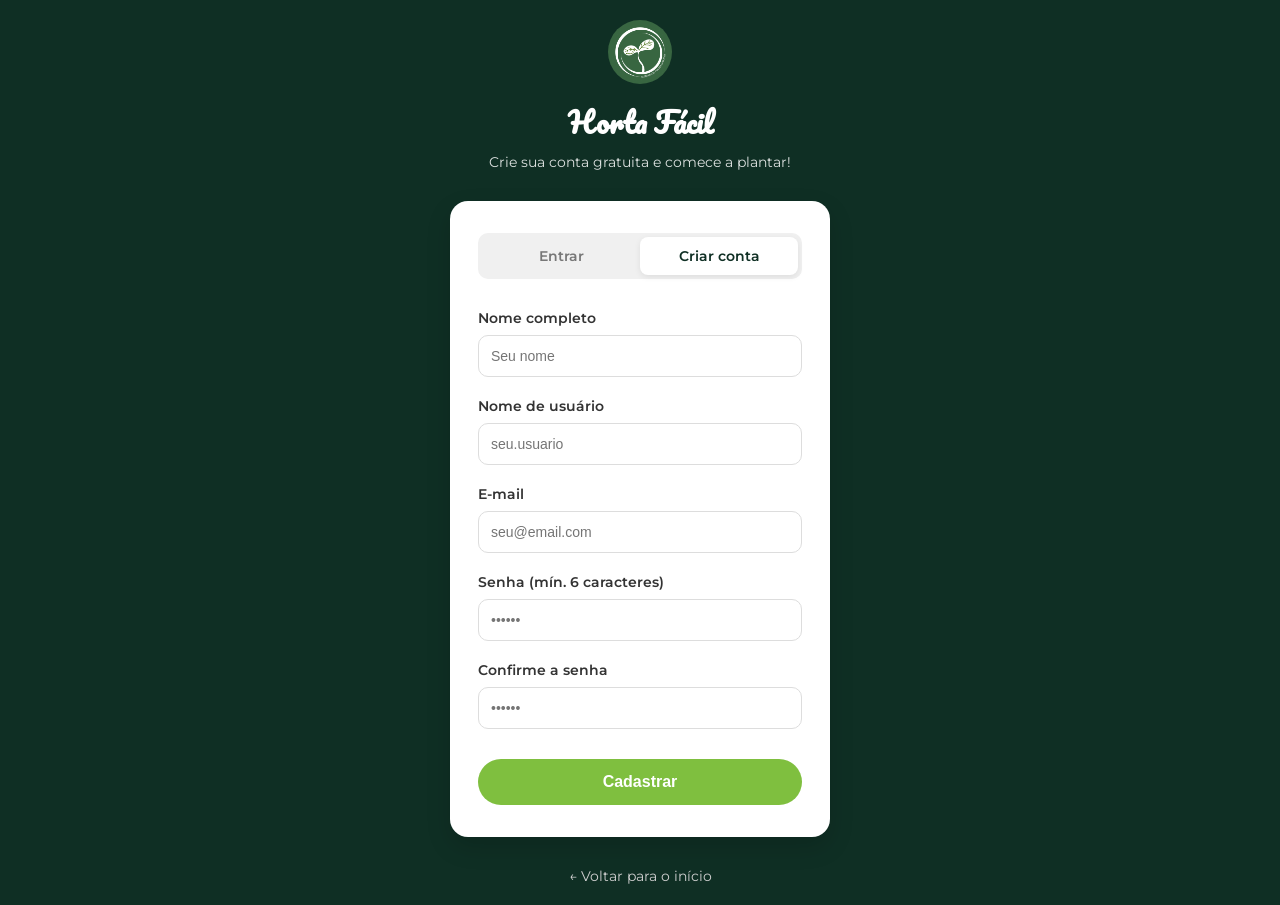
==== cadastro.html @ 75b19b29 "commit inicial" ====
<!DOCTYPE html>
<html lang="pt-BR">
<head>
  <meta charset="UTF-8">
  <title>Cadastro | Horta Fácil</title>

<link href="https://fonts.googleapis.com/css2?family=Pacifico&family=Montserrat:wght@400;600;700&display=swap" rel="stylesheet">
  <link rel="stylesheet" href="css/style-login.css">
</head>

<body class="page-login">

<main class="login-wrapper">

  <div class="login-header">
    <img src="src/logo/logo.png" alt="Logotipo Horta Fácil" class="login-header__logo">
    <h1 class="login-header__title">Horta Fácil</h1>
    <p class="login-header__subtitle">Crie sua conta gratuita e comece a plantar!</p>
  </div>

  <div class="login-card">

    <div class="login-tabs">
      <a href="login.html" class="login-tabs__tab">Entrar</a>
      <a href="#" class="login-tabs__tab login-tabs__tab--active">Criar conta</a>
    </div>

    <form id="formCadastro" class="login-form">

      <div class="form-group">
        <label for="nome" class="form-group__label">Nome completo</label>
        <input type="text" id="nome" name="nome" placeholder="Seu nome" required class="form-group__input">
      </div>

      <div class="form-group">
        <label for="username" class="form-group__label">Nome de usuário</label>
        <input type="text" id="username" name="username" placeholder="seu.usuario" required class="form-group__input">
      </div>

      <div class="form-group">
        <label for="email" class="form-group__label">E-mail</label>
        <input type="email" id="email" name="email" placeholder="seu@email.com" required class="form-group__input">
      </div>

      <div class="form-group">
        <label for="senha" class="form-group__label">Senha (mín. 6 caracteres)</label>
        <input type="password" id="senha" name="senha" placeholder="••••••" required class="form-group__input">
      </div>

      <div class="form-group">
        <label for="confirmar-senha" class="form-group__label">Confirme a senha</label>
        <input type="password" id="confirmar-senha" name="confirmar-senha" placeholder="••••••" required class="form-group__input">
      </div>

      <button type="submit" class="btn--full">
        Cadastrar
      </button>

    </form>
  </div>

  <a href="index.html" class="link--home">
    ← Voltar para o início
  </a>

</main>
<script src="js/mock-auth.js"></script>
<script src="js/cadastro.js"></script>

</body>
</html>
---- css/style-login.css ----
/* RESET */
* {
  margin: 0;
  padding: 0;
  box-sizing: border-box;
}

/* FUNDO */
.page-login {
  min-height: 100vh;
  background-color: #0f2f24;
  display: flex;
  align-items: center;
  justify-content: center;
  font-family: 'Montserrat', sans-serif;
}

/* CONTAINER */
.login-wrapper {
  width: 100%;
  max-width: 420px;
  padding: 20px;
  text-align: center;
}

/* CABEÇALHO */
.login-header {
  margin-bottom: 30px;
  color: #ffffff;
}

.login-header__logo {
  width: 64px;
  height: 64px;
  border-radius: 50%;
  object-fit: cover;
  margin-bottom: 10px;
}

.login-header__title {
  font-family: 'Pacifico', cursive;
  font-size: 28px;
  margin-bottom: 6px;
}
.login-header__subtitle {
  font-size: 14px;
  opacity: 0.85;
}
.login-header__Recuperar {
    font-size: 20px; 
    color: #7fbf3f; 
}

/* CARD */
.login-card {
  background-color: #ffffff;
  border-radius: 18px;
  padding: 32px 28px;
  box-shadow: 0 10px 25px rgba(0,0,0,0.15);
}

/* ABAS */
.login-tabs {
  display: flex;
  background-color: #f0f0f0;
  border-radius: 10px;
  padding: 4px;
  margin-bottom: 30px;
}

.login-tabs__tab {
  flex: 1;
  padding: 10px;
  font-size: 14px;
  font-weight: 600;
  border-radius: 8px;
  text-decoration: none;
  color: #777; 
}

.login-tabs__tab--active {
  background-color: #ffffff;
  color: #0f2f24;
  box-shadow: 0 2px 6px rgba(0,0,0,0.08);
  cursor: default;
}

/* FORMULÁRIO E GRUPOS */
.demo-hint {
  background: #eef9e4;
  color: #2f5d27;
  border: 1px solid #cdeab3;
  border-radius: 10px;
  padding: 10px 14px;
  font-size: 13px;
  text-align: center;
  margin-bottom: 18px;
}

.login-form {
    text-align: left;
}

.form-group {
  margin-bottom: 20px;
}

.form-group__label {
  display: block;
  font-size: 14px;
  font-weight: 600;
  color: #333;
  margin-bottom: 8px;
}

.form-group__input {
  width: 100%;
  padding: 12px;
  border-radius: 10px;
  border: 1px solid #ddd;
  font-size: 14px;
}

.form-group__input:focus {
  outline: none;
  border-color: #7fbf3f;
}

/* LABEL + LINK ESQUECI SENHA */
.form-group__row {
  display: flex;
  justify-content: space-between;
  align-items: center;
}

.form-group__link {
  font-size: 12px;
  color: #7fbf3f;
  text-decoration: none;
}

/* BOTÃO DE ENTRAR (BTN--FULL) */
.btn--full {
  width: 100%;
  margin-top: 10px;
  padding: 14px;
  background-color: #7fbf3f;
  color: #ffffff;
  border: none;
  border-radius: 28px;
  font-size: 16px;
  font-weight: 600;
  cursor: pointer;
}

/* VOLTAR HOME */
.link--home {
  display: inline-block;
  margin-top: 30px;
  font-size: 14px;
  color: #cfcfcf;
  text-decoration: none;
}

.link--home:hover {
  color: #ffffff;
}
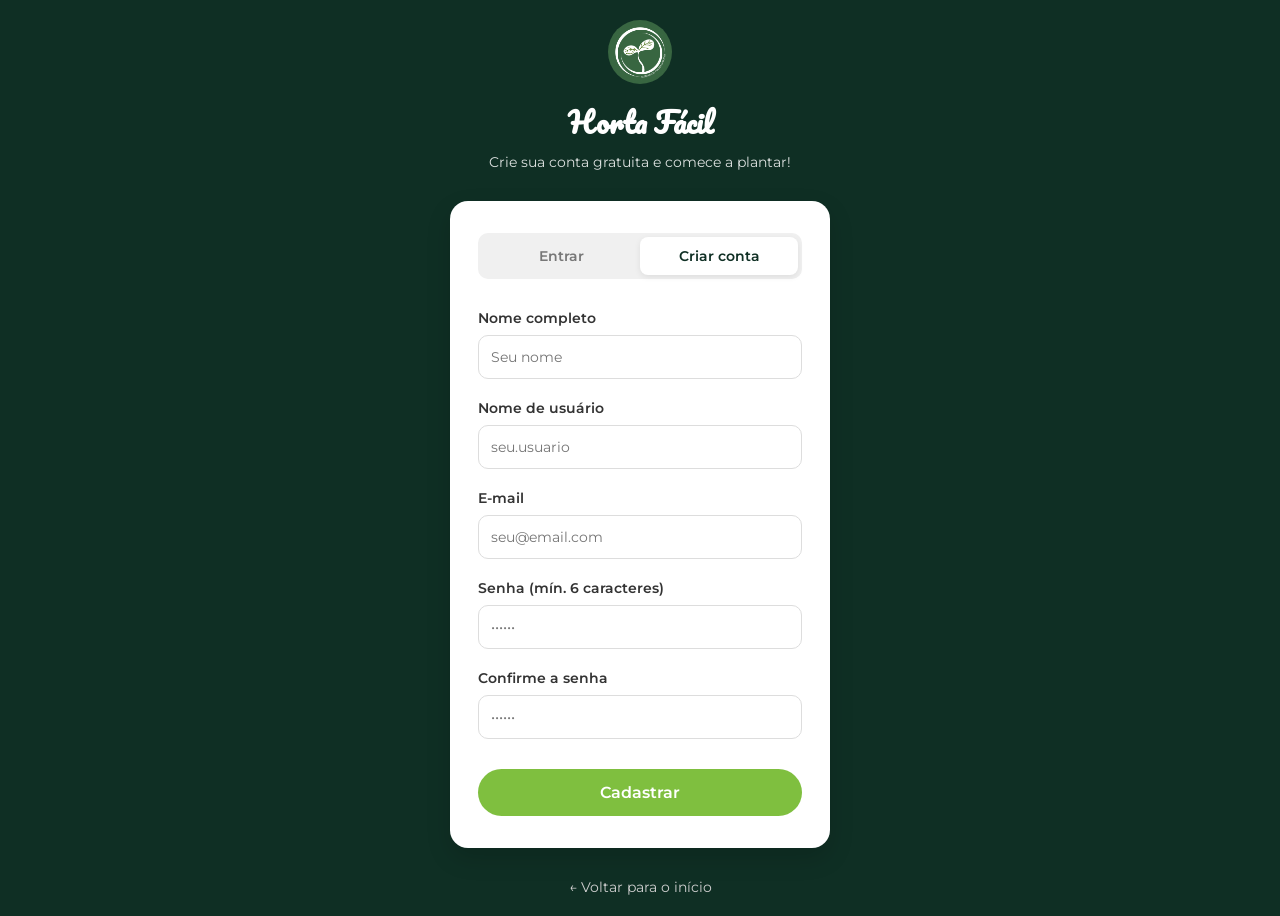
==== commit ba0e7c52: "Add files via upload" ====
--- a/cadastro.html
+++ b/cadastro.html
@@ -1,71 +1,71 @@
-<!DOCTYPE html>
-<html lang="pt-BR">
-<head>
-  <meta charset="UTF-8">
-  <title>Cadastro | Horta Fácil</title>
-
-<link href="https://fonts.googleapis.com/css2?family=Pacifico&family=Montserrat:wght@400;600;700&display=swap" rel="stylesheet">
-  <link rel="stylesheet" href="css/style-login.css">
-</head>
-
-<body class="page-login">
-
-<main class="login-wrapper">
-
-  <div class="login-header">
-    <img src="src/logo/logo.png" alt="Logotipo Horta Fácil" class="login-header__logo">
-    <h1 class="login-header__title">Horta Fácil</h1>
-    <p class="login-header__subtitle">Crie sua conta gratuita e comece a plantar!</p>
-  </div>
-
-  <div class="login-card">
-
-    <div class="login-tabs">
-      <a href="login.html" class="login-tabs__tab">Entrar</a>
-      <a href="#" class="login-tabs__tab login-tabs__tab--active">Criar conta</a>
-    </div>
-
-    <form id="formCadastro" class="login-form">
-
-      <div class="form-group">
-        <label for="nome" class="form-group__label">Nome completo</label>
-        <input type="text" id="nome" name="nome" placeholder="Seu nome" required class="form-group__input">
-      </div>
-
-      <div class="form-group">
-        <label for="username" class="form-group__label">Nome de usuário</label>
-        <input type="text" id="username" name="username" placeholder="seu.usuario" required class="form-group__input">
-      </div>
-
-      <div class="form-group">
-        <label for="email" class="form-group__label">E-mail</label>
-        <input type="email" id="email" name="email" placeholder="seu@email.com" required class="form-group__input">
-      </div>
-
-      <div class="form-group">
-        <label for="senha" class="form-group__label">Senha (mín. 6 caracteres)</label>
-        <input type="password" id="senha" name="senha" placeholder="••••••" required class="form-group__input">
-      </div>
-
-      <div class="form-group">
-        <label for="confirmar-senha" class="form-group__label">Confirme a senha</label>
-        <input type="password" id="confirmar-senha" name="confirmar-senha" placeholder="••••••" required class="form-group__input">
-      </div>
-
-      <button type="submit" class="btn--full">
-        Cadastrar
-      </button>
-
-    </form>
-  </div>
-
-  <a href="index.html" class="link--home">
-    ← Voltar para o início
-  </a>
-
-</main>
-<script src="js/mock-auth.js"></script>
-<script src="js/cadastro.js"></script>
-
-</body>
+<!DOCTYPE html>
+<html lang="pt-BR">
+<head>
+  <meta charset="UTF-8">
+  <title>Cadastro | Horta Fácil</title>
+
+<link href="https://fonts.googleapis.com/css2?family=Pacifico&family=Montserrat:wght@400;600;700&display=swap" rel="stylesheet">
+  <link rel="stylesheet" href="css/style-login.css?v=5">
+</head>
+
+<body class="page-login">
+
+<main class="login-wrapper">
+
+  <div class="login-header">
+    <img src="src/logo/logo.png" alt="Logotipo Horta Fácil" class="login-header__logo">
+    <h1 class="login-header__title">Horta Fácil</h1>
+    <p class="login-header__subtitle">Crie sua conta gratuita e comece a plantar!</p>
+  </div>
+
+  <div class="login-card">
+
+    <div class="login-tabs">
+      <a href="login.html" class="login-tabs__tab">Entrar</a>
+      <a href="#" class="login-tabs__tab login-tabs__tab--active">Criar conta</a>
+    </div>
+
+    <form id="formCadastro" class="login-form">
+
+      <div class="form-group">
+        <label for="nome" class="form-group__label">Nome completo</label>
+        <input type="text" id="nome" name="nome" placeholder="Seu nome" required class="form-group__input">
+      </div>
+
+      <div class="form-group">
+        <label for="username" class="form-group__label">Nome de usuário</label>
+        <input type="text" id="username" name="username" placeholder="seu.usuario" required class="form-group__input">
+      </div>
+
+      <div class="form-group">
+        <label for="email" class="form-group__label">E-mail</label>
+        <input type="email" id="email" name="email" placeholder="seu@email.com" required class="form-group__input">
+      </div>
+
+      <div class="form-group">
+        <label for="senha" class="form-group__label">Senha (mín. 6 caracteres)</label>
+        <input type="password" id="senha" name="senha" placeholder="••••••" required class="form-group__input">
+      </div>
+
+      <div class="form-group">
+        <label for="confirmar-senha" class="form-group__label">Confirme a senha</label>
+        <input type="password" id="confirmar-senha" name="confirmar-senha" placeholder="••••••" required class="form-group__input">
+      </div>
+
+      <button type="submit" class="btn--full">
+        Cadastrar
+      </button>
+
+    </form>
+  </div>
+
+  <a href="index.html" class="link--home">
+    ← Voltar para o início
+  </a>
+
+</main>
+<script src="js/mock-auth.js?v=5"></script>
+<script src="js/cadastro.js?v=5"></script>
+
+</body>
 </html>
--- a/css/style-login.css
+++ b/css/style-login.css
@@ -1,91 +1,91 @@
-/* RESET */
-* {
-  margin: 0;
-  padding: 0;
-  box-sizing: border-box;
-}
-
-/* FUNDO */
-.page-login {
-  min-height: 100vh;
-  background-color: #0f2f24;
-  display: flex;
-  align-items: center;
-  justify-content: center;
-  font-family: 'Montserrat', sans-serif;
-}
-
-/* CONTAINER */
-.login-wrapper {
-  width: 100%;
-  max-width: 420px;
-  padding: 20px;
-  text-align: center;
-}
-
-/* CABEÇALHO */
-.login-header {
-  margin-bottom: 30px;
-  color: #ffffff;
-}
-
-.login-header__logo {
-  width: 64px;
-  height: 64px;
-  border-radius: 50%;
-  object-fit: cover;
-  margin-bottom: 10px;
-}
-
-.login-header__title {
-  font-family: 'Pacifico', cursive;
-  font-size: 28px;
-  margin-bottom: 6px;
-}
-.login-header__subtitle {
-  font-size: 14px;
-  opacity: 0.85;
-}
-.login-header__Recuperar {
-    font-size: 20px; 
-    color: #7fbf3f; 
-}
-
-/* CARD */
-.login-card {
-  background-color: #ffffff;
-  border-radius: 18px;
-  padding: 32px 28px;
-  box-shadow: 0 10px 25px rgba(0,0,0,0.15);
-}
-
-/* ABAS */
-.login-tabs {
-  display: flex;
-  background-color: #f0f0f0;
-  border-radius: 10px;
-  padding: 4px;
-  margin-bottom: 30px;
-}
-
-.login-tabs__tab {
-  flex: 1;
-  padding: 10px;
-  font-size: 14px;
-  font-weight: 600;
-  border-radius: 8px;
-  text-decoration: none;
-  color: #777; 
-}
-
-.login-tabs__tab--active {
-  background-color: #ffffff;
-  color: #0f2f24;
-  box-shadow: 0 2px 6px rgba(0,0,0,0.08);
-  cursor: default;
-}
-
-/* FORMULÁRIO E GRUPOS */
+/* RESET */
+* {
+  margin: 0;
+  padding: 0;
+  box-sizing: border-box;
+}
+
+/* FUNDO */
+.page-login {
+  min-height: 100vh;
+  background-color: #0f2f24;
+  display: flex;
+  align-items: center;
+  justify-content: center;
+  font-family: 'Montserrat', sans-serif;
+}
+
+/* CONTAINER */
+.login-wrapper {
+  width: 100%;
+  max-width: 420px;
+  padding: 20px;
+  text-align: center;
+}
+
+/* CABEÇALHO */
+.login-header {
+  margin-bottom: 30px;
+  color: #ffffff;
+}
+
+.login-header__logo {
+  width: 64px;
+  height: 64px;
+  border-radius: 50%;
+  object-fit: cover;
+  margin-bottom: 10px;
+}
+
+.login-header__title {
+  font-family: 'Pacifico', cursive;
+  font-size: 28px;
+  margin-bottom: 6px;
+}
+.login-header__subtitle {
+  font-size: 14px;
+  opacity: 0.85;
+}
+.login-header__Recuperar {
+    font-size: 20px; 
+    color: #7fbf3f; 
+}
+
+/* CARD */
+.login-card {
+  background-color: #ffffff;
+  border-radius: 18px;
+  padding: 32px 28px;
+  box-shadow: 0 10px 25px rgba(0,0,0,0.15);
+}
+
+/* ABAS */
+.login-tabs {
+  display: flex;
+  background-color: #f0f0f0;
+  border-radius: 10px;
+  padding: 4px;
+  margin-bottom: 30px;
+}
+
+.login-tabs__tab {
+  flex: 1;
+  padding: 10px;
+  font-size: 14px;
+  font-weight: 600;
+  border-radius: 8px;
+  text-decoration: none;
+  color: #777; 
+}
+
+.login-tabs__tab--active {
+  background-color: #ffffff;
+  color: #0f2f24;
+  box-shadow: 0 2px 6px rgba(0,0,0,0.08);
+  cursor: default;
+}
+
+/* FORMULÁRIO E GRUPOS */
 .demo-hint {
   background: #eef9e4;
   color: #2f5d27;
@@ -97,71 +97,73 @@
   margin-bottom: 18px;
 }
 
-.login-form {
-    text-align: left;
-}
-
-.form-group {
-  margin-bottom: 20px;
-}
-
-.form-group__label {
-  display: block;
-  font-size: 14px;
-  font-weight: 600;
-  color: #333;
-  margin-bottom: 8px;
-}
-
-.form-group__input {
-  width: 100%;
-  padding: 12px;
-  border-radius: 10px;
-  border: 1px solid #ddd;
-  font-size: 14px;
-}
-
-.form-group__input:focus {
-  outline: none;
-  border-color: #7fbf3f;
-}
-
-/* LABEL + LINK ESQUECI SENHA */
-.form-group__row {
-  display: flex;
-  justify-content: space-between;
-  align-items: center;
-}
-
-.form-group__link {
-  font-size: 12px;
-  color: #7fbf3f;
-  text-decoration: none;
-}
-
-/* BOTÃO DE ENTRAR (BTN--FULL) */
-.btn--full {
-  width: 100%;
-  margin-top: 10px;
-  padding: 14px;
-  background-color: #7fbf3f;
-  color: #ffffff;
-  border: none;
-  border-radius: 28px;
-  font-size: 16px;
-  font-weight: 600;
-  cursor: pointer;
-}
-
-/* VOLTAR HOME */
-.link--home {
-  display: inline-block;
-  margin-top: 30px;
-  font-size: 14px;
-  color: #cfcfcf;
-  text-decoration: none;
-}
-
-.link--home:hover {
-  color: #ffffff;
-}+.login-form {
+    text-align: left;
+}
+
+.form-group {
+  margin-bottom: 20px;
+}
+
+.form-group__label {
+  display: block;
+  font-size: 14px;
+  font-weight: 600;
+  color: #333;
+  margin-bottom: 8px;
+}
+
+.form-group__input {
+  width: 100%;
+  padding: 12px;
+  border-radius: 10px;
+  border: 1px solid #ddd;
+  font-size: 14px;
+}
+
+.form-group__input:focus {
+  outline: none;
+  border-color: #7fbf3f;
+}
+
+/* LABEL + LINK ESQUECI SENHA */
+.form-group__row {
+  display: flex;
+  justify-content: space-between;
+  align-items: center;
+}
+
+.form-group__link {
+  font-size: 12px;
+  color: #7fbf3f;
+  text-decoration: none;
+}
+
+/* BOTÃO DE ENTRAR (BTN--FULL) */
+.btn--full {
+  width: 100%;
+  margin-top: 10px;
+  padding: 14px;
+  background-color: #7fbf3f;
+  color: #ffffff;
+  border: none;
+  border-radius: 28px;
+  font-size: 16px;
+  font-weight: 600;
+  cursor: pointer;
+}
+
+/* VOLTAR HOME */
+.link--home {
+  display: inline-block;
+  margin-top: 30px;
+  font-size: 14px;
+  color: #cfcfcf;
+  text-decoration: none;
+}
+
+.link--home:hover {
+  color: #ffffff;
+}
+/* Formulários e botões herdam a fonte da página (por padrão usam Arial) */
+button, input, select, textarea { font-family: inherit; }
